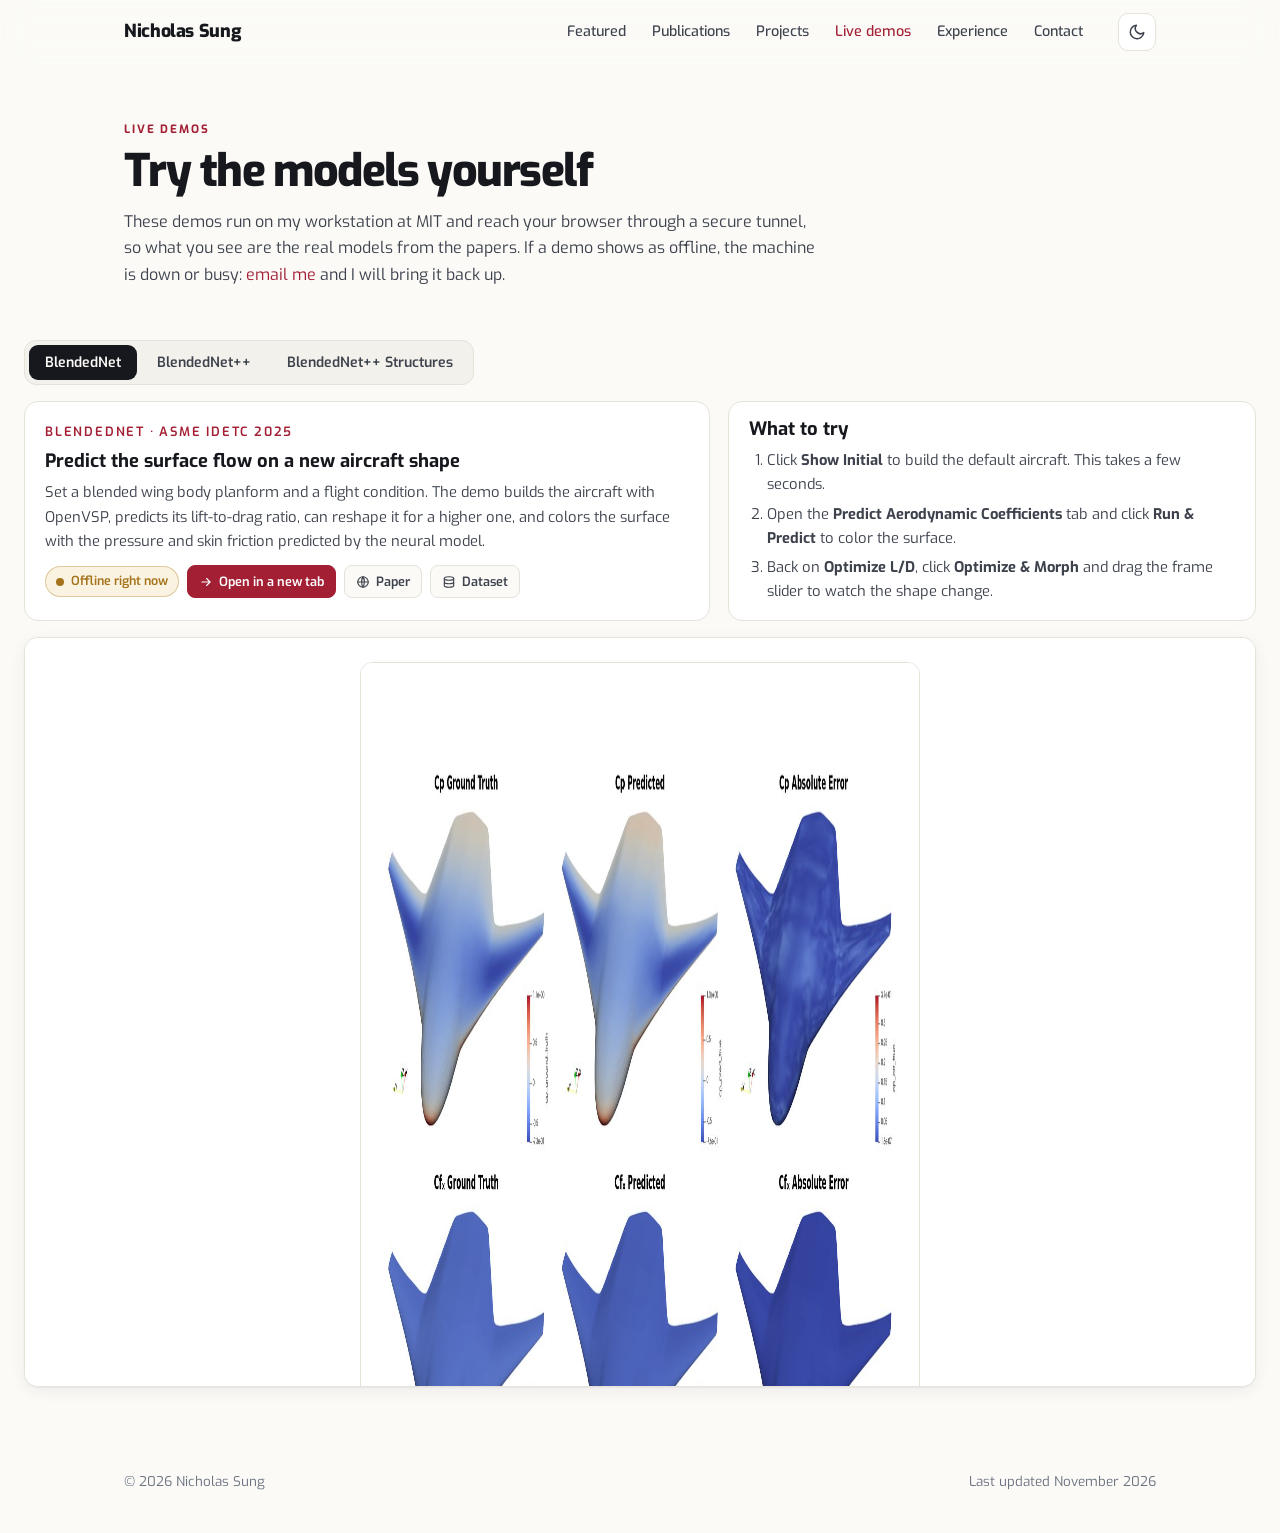
==== demos.html @ 887aaced "Personal website with live demos of BlendedNet, BlendedNet++ and BlendedNet++ Structures Static site" ====
<!DOCTYPE html>
<html lang="en">
<head>
  <meta charset="utf-8">
  <meta name="viewport" content="width=device-width, initial-scale=1">
  <title>Live demos · Nicholas Sung</title>
  <meta name="description" content="Try BlendedNet, BlendedNet++ and BlendedNet++ Structures in the browser. The demos run on Nicholas Sung's workstation at MIT.">
  <meta name="author" content="Nicholas Sung">
  <meta property="og:title" content="Live demos · Nicholas Sung">
  <meta property="og:description" content="Try BlendedNet, BlendedNet++ and BlendedNet++ Structures in the browser. The demos run on Nicholas Sung's workstation at MIT.">
  <meta property="og:type" content="website">
  <meta property="og:url" content="https://nicksungg.github.io/demos.html">
  <meta property="og:image" content="https://nicksungg.github.io/assets/img/projects/structures.jpg">
  <meta name="twitter:card" content="summary_large_image">
  <link rel="canonical" href="https://nicksungg.github.io/demos.html">
  <link rel="icon" href="assets/img/favicon.svg" type="image/svg+xml">
  <link rel="preconnect" href="https://fonts.googleapis.com">
  <link rel="preconnect" href="https://fonts.gstatic.com" crossorigin>
  <link href="https://fonts.googleapis.com/css2?family=Exo:ital,wght@0,400;0,500;0,600;0,700;0,800;1,400;1,500&display=swap" rel="stylesheet">
  <link rel="stylesheet" href="assets/css/style.css?v=1">
  <script>
    document.documentElement.classList.add('js');
    (function () {
      try {
        var t = localStorage.getItem('theme');
        if (!t) t = matchMedia('(prefers-color-scheme: dark)').matches ? 'dark' : 'light';
        document.documentElement.setAttribute('data-theme', t);
      } catch (e) {}
    })();
  </script>
</head>
<body>
<a class="skip" href="#main">Skip to content</a>
<svg xmlns="http://www.w3.org/2000/svg" style="display:none" aria-hidden="true">
  <defs>
    <symbol id="i-mail" viewBox="0 0 24 24" fill="none" stroke="currentColor" stroke-width="2" stroke-linecap="round" stroke-linejoin="round"><path d="M3 6h18v12H3z"/><path d="m3 7 9 6 9-6"/></symbol>
    <symbol id="i-scholar" viewBox="0 0 24 24" fill="none" stroke="currentColor" stroke-width="2" stroke-linecap="round" stroke-linejoin="round"><path d="m2 9 10-5 10 5-10 5z"/><path d="M6 11.5V16c0 1.5 2.7 3 6 3s6-1.5 6-3v-4.5"/></symbol>
    <symbol id="i-github" viewBox="0 0 24 24" fill="currentColor"><path d="M12 1.5a10.5 10.5 0 0 0-3.32 20.46c.53.1.72-.23.72-.5v-1.86c-2.92.63-3.54-1.25-3.54-1.25-.48-1.21-1.17-1.54-1.17-1.54-.95-.65.07-.64.07-.64 1.05.08 1.61 1.08 1.61 1.08.94 1.6 2.46 1.14 3.06.87.1-.68.37-1.14.67-1.4-2.33-.27-4.78-1.17-4.78-5.19 0-1.15.41-2.08 1.08-2.82-.11-.27-.47-1.33.1-2.78 0 0 .88-.28 2.89 1.08a10 10 0 0 1 5.26 0c2-1.36 2.88-1.08 2.88-1.08.58 1.45.22 2.51.11 2.78.67.74 1.08 1.67 1.08 2.82 0 4.03-2.46 4.92-4.8 5.18.38.33.72.97.72 1.96v2.9c0 .28.19.61.73.5A10.5 10.5 0 0 0 12 1.5z"/></symbol>
    <symbol id="i-linkedin" viewBox="0 0 24 24" fill="currentColor"><path d="M4.98 3.5a2.5 2.5 0 1 1 0 5 2.5 2.5 0 0 1 0-5zM3 9.75h4V21H3zM9.5 9.75h3.8v1.6h.05c.53-1 1.83-1.9 3.75-1.9 4 0 4.9 2.5 4.9 6V21h-4v-4.9c0-1.3-.03-3-1.9-3s-2.1 1.4-2.1 2.9V21h-4z"/></symbol>
    <symbol id="i-pdf" viewBox="0 0 24 24" fill="none" stroke="currentColor" stroke-width="2" stroke-linecap="round" stroke-linejoin="round"><path d="M14 3H6v18h12V7z"/><path d="M14 3v4h4M9 13h6M9 17h6"/></symbol>
    <symbol id="i-code" viewBox="0 0 24 24" fill="none" stroke="currentColor" stroke-width="2" stroke-linecap="round" stroke-linejoin="round"><path d="m8 8-4 4 4 4M16 8l4 4-4 4M13.5 5l-3 14"/></symbol>
    <symbol id="i-web" viewBox="0 0 24 24" fill="none" stroke="currentColor" stroke-width="2" stroke-linecap="round" stroke-linejoin="round"><circle cx="12" cy="12" r="9"/><path d="M3 12h18M12 3c3 3.5 3 14.5 0 18M12 3c-3 3.5-3 14.5 0 18"/></symbol>
    <symbol id="i-data" viewBox="0 0 24 24" fill="none" stroke="currentColor" stroke-width="2" stroke-linecap="round" stroke-linejoin="round"><ellipse cx="12" cy="6" rx="8" ry="3"/><path d="M4 6v6c0 1.7 3.6 3 8 3s8-1.3 8-3V6M4 12v6c0 1.7 3.6 3 8 3s8-1.3 8-3v-6"/></symbol>
    <symbol id="i-play" viewBox="0 0 24 24"><path d="M8 5v14l11-7z" fill="currentColor"/></symbol>
    <symbol id="i-arrow" viewBox="0 0 24 24" fill="none" stroke="currentColor" stroke-width="2" stroke-linecap="round" stroke-linejoin="round"><path d="M5 12h14M13 6l6 6-6 6"/></symbol>
    <symbol id="i-up" viewBox="0 0 24 24" fill="none" stroke="currentColor" stroke-width="2" stroke-linecap="round" stroke-linejoin="round"><path d="M12 19V5M6 11l6-6 6 6"/></symbol>
  </defs>
</svg>

<header class="nav" id="top">
  <div class="wrap">
    <a class="brand" href="index.html">Nicholas Sung</a>
    <button class="icon-btn menu-btn" id="menuBtn" aria-label="Open menu" aria-expanded="false">
      <svg viewBox="0 0 24 24" fill="none" stroke="currentColor" stroke-width="2" stroke-linecap="round"><path d="M4 7h16M4 12h16M4 17h16"/></svg>
    </button>
    <ul class="nav-links" id="navLinks">
      <li><a href="index.html#research">Featured</a></li>
      <li><a href="publications.html">Publications</a></li>
      <li><a href="projects.html">Projects</a></li>
      <li><a href="demos.html" class="active">Live demos</a></li>
      <li><a href="experience.html">Experience</a></li>
      <li><a href="index.html#contact">Contact</a></li>
    </ul>
    <button class="icon-btn theme-btn" id="themeBtn" aria-label="Toggle dark mode">
      <svg class="moon" viewBox="0 0 24 24" fill="none" stroke="currentColor" stroke-width="2" stroke-linecap="round" stroke-linejoin="round"><path d="M21 12.8A9 9 0 1 1 11.2 3a7 7 0 0 0 9.8 9.8z"/></svg>
      <svg class="sun" viewBox="0 0 24 24" fill="none" stroke="currentColor" stroke-width="2" stroke-linecap="round"><circle cx="12" cy="12" r="4"/><path d="M12 2v2M12 20v2M4.9 4.9l1.4 1.4M17.7 17.7l1.4 1.4M2 12h2M20 12h2M4.9 19.1l1.4-1.4M17.7 6.3l1.4-1.4"/></svg>
    </button>
  </div>
</header>

<main id="main">
<section class="page-hero">
  <div class="wrap">
    <span class="sec-num">LIVE DEMOS</span>
    <h1>Try the models yourself</h1>
    <p>These demos run on my workstation at MIT and reach your browser through a secure tunnel, so what you see are the real models from the papers. If a demo shows as offline, the machine is down or busy: <a href="mailto:nicksung@mit.edu">email me</a> and I will bring it back up.</p>
  </div>
</section>

<section class="block" style="padding-top:28px">
  <div class="wrap" style="max-width:1280px">
    <div class="demo-bar">
      <div class="sc-tabs" role="tablist" aria-label="Choose a demo" data-tabs="demoPanels" data-hash>
        <button class="sc-tab active" role="tab" aria-selected="true" data-tab="blendednet">BlendedNet</button>
        <button class="sc-tab" role="tab" aria-selected="false" data-tab="blendednetpp">BlendedNet++</button>
        <button class="sc-tab" role="tab" aria-selected="false" data-tab="structures">BlendedNet++ Structures</button>
      </div>
    </div>

    <div id="demoPanels">

      <!-- BlendedNet -->
      <div data-panel="blendednet" role="tabpanel">
        <div class="demo-info">
          <div class="card">
            <span class="eyebrow">BlendedNet · ASME IDETC 2025</span>
            <h3 style="margin-top:6px">Predict the surface flow on a new aircraft shape</h3>
            <p>Set a blended wing body planform and a flight condition. The demo builds the aircraft with OpenVSP, predicts its lift-to-drag ratio, can reshape it for a higher one, and colors the surface with the pressure and skin friction predicted by the neural model.</p>
            <div class="demo-actions">
              <span class="status" data-demo-status="blendednet">Checking…</span>
              <a class="btn demo" data-demo-open="blendednet" href="#" target="_blank" rel="noopener" hidden><svg><use href="#i-arrow"/></svg>Open in a new tab</a>
              <a class="btn" href="https://doi.org/10.1115/DETC2025-168977" target="_blank" rel="noopener"><svg><use href="#i-web"/></svg>Paper</a>
              <a class="btn" href="https://doi.org/10.7910/DVN/VJT9EP" target="_blank" rel="noopener"><svg><use href="#i-data"/></svg>Dataset</a>
            </div>
          </div>
          <div class="card">
            <h3>What to try</h3>
            <ol>
              <li>Click <b>Show Initial</b> to build the default aircraft. This takes a few seconds.</li>
              <li>Open the <b>Predict Aerodynamic Coefficients</b> tab and click <b>Run &amp; Predict</b> to color the surface.</li>
              <li>Back on <b>Optimize L/D</b>, click <b>Optimize &amp; Morph</b> and drag the frame slider to watch the shape change.</li>
            </ol>
          </div>
        </div>
        <div class="demo-frame" data-demo-frame="blendednet">
          <iframe title="BlendedNet live demo" allow="fullscreen"></iframe>
          <div class="demo-off" hidden>
            <div>
              <img src="assets/img/projects/blendednet.jpg" alt="" width="1600" height="1000">
              <h3>This demo is offline right now</h3>
              <p>It runs on my workstation, which is down or busy at the moment. The figure above is from the paper. <a href="mailto:nicksung@mit.edu">Email me</a> and I will bring the demo back up.</p>
            </div>
          </div>
        </div>
      </div>

      <!-- BlendedNet++ -->
      <div data-panel="blendednetpp" role="tabpanel" hidden>
        <div class="demo-info">
          <div class="card">
            <span class="eyebrow">BlendedNet++ · arXiv 2025</span>
            <h3 style="margin-top:6px">Generate an aircraft for a target lift-to-drag ratio</h3>
            <p>Give a flight condition and the lift-to-drag ratio you want. A diffusion model proposes four aircraft shapes with their predicted lift-to-drag ratio, and a second model predicts the pressure and skin friction over the surface of the one you select.</p>
            <div class="demo-actions">
              <span class="status" data-demo-status="blendednetpp">Checking…</span>
              <a class="btn demo" data-demo-open="blendednetpp" href="#" target="_blank" rel="noopener" hidden><svg><use href="#i-arrow"/></svg>Open in a new tab</a>
              <a class="btn" href="https://arxiv.org/abs/2512.03280" target="_blank" rel="noopener"><svg><use href="#i-pdf"/></svg>arXiv</a>
              <a class="btn" href="https://doi.org/10.7910/DVN/ICIDK4" target="_blank" rel="noopener"><svg><use href="#i-data"/></svg>Dataset</a>
            </div>
          </div>
          <div class="card">
            <h3>What to try</h3>
            <ol>
              <li>Keep the default flight condition and target, and click <b>Generate Candidates</b>. Four designs appear in about 40 seconds.</li>
              <li>Click <b>Select Design</b> under the one you like.</li>
              <li>Click <b>Run Field Prediction</b> to see pressure and skin friction on its surface, in about 10 seconds.</li>
            </ol>
          </div>
        </div>
        <div class="demo-frame" data-demo-frame="blendednetpp">
          <iframe title="BlendedNet++ live demo" allow="fullscreen"></iframe>
          <div class="demo-off" hidden>
            <div>
              <img src="assets/img/projects/blendednetpp.jpg" alt="" width="1600" height="1000">
              <h3>This demo is offline right now</h3>
              <p>It runs on my workstation, which is down or busy at the moment. The figure above is from the paper. <a href="mailto:nicksung@mit.edu">Email me</a> and I will bring the demo back up.</p>
            </div>
          </div>
        </div>
      </div>

      <!-- BlendedNet++ Structures -->
      <div data-panel="structures" role="tabpanel" hidden>
        <div class="demo-info">
          <div class="card">
            <span class="eyebrow">BlendedNet++ Structures · AIAA SciTech 2027</span>
            <h3 style="margin-top:6px">Build the airframe and its internal structure</h3>
            <p>Sliders set the planform and the layout of ribs, spars and frames. nTop builds the outer surface and the internal structure on my workstation, and you can turn both in 3D. The Pareto explorer runs the inverse design: it searches for low-mass designs for a mission and builds three of them.</p>
            <div class="demo-actions">
              <span class="status" data-demo-status="structures">Checking…</span>
              <button class="btn demo" type="button" data-for="structures" data-demo-path="/">3D viewer</button>
              <button class="btn" type="button" data-for="structures" data-demo-path="/pareto">Pareto explorer</button>
              <a class="btn" data-demo-open="structures" href="#" target="_blank" rel="noopener" hidden><svg><use href="#i-arrow"/></svg>Open in a new tab</a>
              <a class="btn" href="https://github.com/nicksungg/blendednet-pp-structures" target="_blank" rel="noopener"><svg><use href="#i-code"/></svg>Code &amp; data</a>
            </div>
          </div>
          <div class="card">
            <h3>What to try</h3>
            <ol>
              <li>In the <b>3D viewer</b>, click <b>Build geometry</b>. The build takes about 40 seconds.</li>
              <li>Change the number of ribs or the wing sweep and build again to compare.</li>
              <li>In the <b>Pareto explorer</b>, click <b>Run inverse design</b>. The search takes about 75 seconds, then three designs are built.</li>
            </ol>
            <p class="note">Each build uses a licensed copy of nTop, so this demo is limited to 30 builds an hour.</p>
          </div>
        </div>
        <div class="demo-frame" data-demo-frame="structures" data-path="/">
          <iframe title="BlendedNet++ Structures live demo" allow="fullscreen"></iframe>
          <div class="demo-off" hidden>
            <div>
              <img src="assets/img/projects/structures.jpg" alt="" width="1600" height="1000">
              <h3>This demo is offline right now</h3>
              <p>It runs on my workstation, which is down or busy at the moment. The figure above is from the paper. <a href="mailto:nicksung@mit.edu">Email me</a> and I will bring the demo back up.</p>
            </div>
          </div>
        </div>
      </div>

    </div>
  </div>
</section>

</main>

<footer>
  <div class="wrap">
    <span>© <span id="year">2026</span> Nicholas Sung</span>
    <span>Last updated November 2026</span>
  </div>
</footer>

<button class="icon-btn to-top" id="toTop" aria-label="Back to top"><svg><use href="#i-up"/></svg></button>

<script src="assets/js/main.js?v=1"></script>
<script src="assets/js/live.js?v=1"></script>
</body>
</html>
---- assets/css/style.css ----
/* ==========================================================================
   Nicholas Sung — personal academic website
   ========================================================================== */

:root {
  --bg: #fbfaf7;
  --bg-alt: #f3f1ec;
  --surface: #ffffff;
  --ink: #16181d;
  --ink-2: #3d424d;
  --muted: #6b7280;
  --line: #e5e2da;
  --accent: #a31f34;
  --accent-soft: #fbeef0;
  --navy: #13345b;
  --navy-soft: #e9eff7;
  --gold: #a4731c;
  --gold-soft: #fbf3e1;
  --green: #1f6f4a;
  --green-soft: #e6f4ec;
  --stage: #0d1a2d;
  --stage-line: #1f3350;
  --shadow: 0 1px 2px rgba(16, 24, 40, .04), 0 4px 16px rgba(16, 24, 40, .06);
  --shadow-lg: 0 2px 4px rgba(16, 24, 40, .05), 0 16px 40px rgba(16, 24, 40, .10);
  --radius: 14px;
  --maxw: 1080px;
  --sans: "Exo", -apple-system, BlinkMacSystemFont, "Segoe UI", Roboto, sans-serif;
  --nav-h: 64px;
  color-scheme: light;
}

:root[data-theme="dark"] {
  --bg: #0f1115;
  --bg-alt: #151820;
  --surface: #181b23;
  --ink: #eef0f4;
  --ink-2: #c3c8d2;
  --muted: #8b93a3;
  --line: #2a2f3a;
  --accent: #ff6b7f;
  --accent-soft: #3a1c23;
  --navy: #8fb8ff;
  --navy-soft: #1a2638;
  --gold: #f0bf5a;
  --gold-soft: #332813;
  --green: #6fd3a0;
  --green-soft: #15291f;
  --shadow: 0 1px 2px rgba(0, 0, 0, .3), 0 4px 16px rgba(0, 0, 0, .25);
  --shadow-lg: 0 2px 4px rgba(0, 0, 0, .3), 0 16px 40px rgba(0, 0, 0, .4);
  color-scheme: dark;
}

* { box-sizing: border-box; }
html { scroll-behavior: smooth; scroll-padding-top: calc(var(--nav-h) + 16px); }
body {
  margin: 0;
  font: 16px/1.65 var(--sans);
  color: var(--ink-2);
  background: var(--bg);
  -webkit-font-smoothing: antialiased;
  transition: background .3s, color .3s;
}
img { max-width: 100%; display: block; }
a { color: var(--accent); text-decoration: none; }
a:hover { text-decoration: underline; text-underline-offset: 3px; }
h1, h2, h3, h4 { color: var(--ink); margin: 0; line-height: 1.2; }
p { margin: 0 0 1em; }
ul, ol { margin: 0; padding-left: 1.2em; }
svg { flex: none; }
.wrap { max-width: var(--maxw); margin: 0 auto; padding-inline: 24px; }
.skip { position: absolute; left: -999px; top: 8px; background: var(--ink); color: var(--bg); padding: 8px 14px; border-radius: 8px; z-index: 100; }
.skip:focus { left: 8px; }

/* ---------- Navigation ---------- */
.nav {
  position: sticky; top: 0; z-index: 50;
  height: var(--nav-h);
  background: color-mix(in srgb, var(--bg) 82%, transparent);
  backdrop-filter: saturate(160%) blur(14px);
  -webkit-backdrop-filter: saturate(160%) blur(14px);
  border-bottom: 1px solid transparent;
  transition: border-color .3s;
}
.nav.scrolled { border-bottom-color: var(--line); }
.nav .wrap { height: 100%; display: flex; align-items: center; gap: 24px; }
.brand { font-size: 1.12rem; font-weight: 800; color: var(--ink); letter-spacing: -.02em; }
.brand:hover { text-decoration: none; }
.nav-links { display: flex; gap: 4px; margin-left: auto; list-style: none; padding: 0; }
.nav-links a {
  display: block; padding: 6px 11px; border-radius: 8px;
  color: var(--ink-2); font-size: .9rem; font-weight: 500;
}
.nav-links a:hover { background: var(--bg-alt); text-decoration: none; color: var(--ink); }
.nav-links a.active { color: var(--accent); }
.icon-btn {
  width: 38px; height: 38px; border-radius: 10px; border: 1px solid var(--line);
  background: var(--surface); color: var(--ink-2); display: grid; place-items: center; cursor: pointer;
}
.icon-btn:hover { color: var(--ink); border-color: var(--muted); }
.icon-btn svg { width: 18px; height: 18px; }
.menu-btn { display: none; }
.theme-btn .sun { display: none; }
:root[data-theme="dark"] .theme-btn .sun { display: block; }
:root[data-theme="dark"] .theme-btn .moon { display: none; }

@media (max-width: 900px) {
  .menu-btn { display: grid; margin-left: auto; }
  .nav-links {
    position: absolute; top: var(--nav-h); left: 0; right: 0;
    flex-direction: column; gap: 0; padding: 8px 16px 16px;
    background: var(--bg); border-bottom: 1px solid var(--line);
    display: none; margin-left: 0;
  }
  .nav-links.open { display: flex; }
  .nav-links a { padding: 10px 12px; }
}

/* ---------- Hero ---------- */
.hero { padding: 64px 0 40px; }
.hero-grid { display: grid; grid-template-columns: 260px 1fr; gap: 56px; align-items: start; }
.hero-side { display: flex; flex-direction: column; gap: 18px; }
.portrait {
  width: 260px; aspect-ratio: 1 / 1; border-radius: 20px; overflow: hidden;
  box-shadow: var(--shadow-lg); background: var(--bg-alt);
}
.portrait img { width: 100%; height: 100%; object-fit: cover; }
.eyebrow { font-size: .8rem; letter-spacing: .14em; text-transform: uppercase; color: var(--accent); font-weight: 600; }
.hero h1 { font-weight: 800; font-size: clamp(2.4rem, 4.6vw, 3.4rem); letter-spacing: -.035em; margin: 6px 0 8px; }
.tagline { font-size: 1.22rem; color: var(--ink); font-weight: 500; margin-bottom: 16px; }
.bio { max-width: 68ch; }
.bio .lede { font-size: 1.02rem; }
.more-bio summary {
  cursor: pointer; color: var(--accent); font-weight: 600; font-size: .92rem;
  list-style: none; display: inline-flex; align-items: center; gap: 6px; margin-bottom: 10px;
}
.more-bio summary::-webkit-details-marker { display: none; }
.more-bio summary::after { content: "+"; font-weight: 700; }
.more-bio[open] summary::after { content: "–"; }
.more-bio p { font-size: .97rem; }
.interests { display: flex; flex-wrap: wrap; gap: 8px; margin-top: 14px; }
.tag {
  font-size: .76rem; font-weight: 500; padding: 3px 10px; border-radius: 999px;
  background: var(--bg-alt); color: var(--ink-2); border: 1px solid var(--line);
}
.links { display: flex; flex-wrap: wrap; gap: 8px; margin-top: 20px; }
.pill {
  display: inline-flex; align-items: center; gap: 7px;
  padding: 7px 13px; border-radius: 999px; border: 1px solid var(--line);
  background: var(--surface); color: var(--ink); font-size: .88rem; font-weight: 500;
  transition: transform .15s, border-color .15s, box-shadow .15s;
}
.pill:hover { text-decoration: none; border-color: var(--muted); box-shadow: var(--shadow); transform: translateY(-1px); }
.pill svg { width: 15px; height: 15px; }
.pill.primary { background: var(--accent); border-color: var(--accent); color: #fff; }
:root[data-theme="dark"] .pill.primary { color: #16181d; }

.side-card {
  background: var(--surface); border: 1px solid var(--line); border-radius: var(--radius);
  padding: 16px 18px; font-size: .9rem;
}
.side-card h4 { font-size: .72rem; letter-spacing: .12em; text-transform: uppercase; color: var(--muted); margin-bottom: 8px; font-weight: 600; }
.edu-mini { display: grid; gap: 12px; }
.edu-mini b { display: block; color: var(--ink); font-weight: 600; }
.edu-mini span { display: block; color: var(--ink-2); font-size: .85rem; line-height: 1.4; }
.edu-mini .yr { color: var(--muted); font-size: .78rem; }

.affil { margin-top: 22px; display: flex; flex-wrap: wrap; align-items: center; gap: 10px 14px; }
.affil-label { font-size: .72rem; letter-spacing: .12em; text-transform: uppercase; color: var(--muted); font-weight: 600; }
.affil-list { display: flex; flex-wrap: wrap; gap: 6px 8px; }
.affil-list span {
  font-size: .8rem; font-weight: 600; color: var(--ink-2);
  padding: 3px 10px; border-radius: 8px; border: 1px solid var(--line); background: var(--surface);
}

@media (max-width: 820px) {
  .hero { padding-top: 36px; }
  .hero-grid { grid-template-columns: 1fr; gap: 28px; }
  .hero-side { flex-direction: row; align-items: stretch; }
  .portrait { width: 132px; border-radius: 16px; }
  .side-card { flex: 1; }
}
@media (max-width: 520px) {
  .hero-side { flex-direction: column; }
}

/* ---------- Sections ---------- */
.block { padding: 56px 0; }
.block.alt { background: var(--bg-alt); }
.sec-head { display: flex; align-items: end; justify-content: space-between; gap: 16px; flex-wrap: wrap; margin-bottom: 28px; }
.sec-head h2 { font-weight: 800; font-size: 1.85rem; letter-spacing: -.03em; }
.sec-head p { margin: 6px 0 0; color: var(--muted); font-size: .95rem; max-width: 62ch; }
.sec-num { font-size: .72rem; letter-spacing: .16em; color: var(--accent); font-weight: 700; display: block; margin-bottom: 6px; }
.page-hero { padding: 56px 0 8px; }
.page-hero h1 { font-weight: 800; font-size: clamp(2rem, 4vw, 2.8rem); letter-spacing: -.035em; margin-bottom: 10px; }
.page-hero p { color: var(--ink-2); max-width: 70ch; }

.js .reveal { opacity: 0; transform: translateY(10px); transition: opacity .5s, transform .5s; }
.js .reveal.in { opacity: 1; transform: none; }
@media (prefers-reduced-motion: reduce) { .js .reveal { opacity: 1; transform: none; transition: none; } html { scroll-behavior: auto; } }

/* ---------- Live status ---------- */
.status {
  display: inline-flex; align-items: center; gap: 7px; font-size: .78rem; font-weight: 600;
  padding: 4px 10px; border-radius: 999px; border: 1px solid var(--line);
  background: var(--surface); color: var(--muted); white-space: nowrap;
}
.status::before { content: ""; width: 8px; height: 8px; border-radius: 50%; background: var(--muted); }
.status.live { color: var(--green); border-color: color-mix(in srgb, var(--green) 35%, transparent); background: var(--green-soft); }
.status.live::before { background: var(--green); box-shadow: 0 0 0 0 color-mix(in srgb, var(--green) 60%, transparent); animation: pulse 2s infinite; }
.status.off { color: var(--gold); border-color: color-mix(in srgb, var(--gold) 35%, transparent); background: var(--gold-soft); }
.status.off::before { background: var(--gold); }
@keyframes pulse { 0% { box-shadow: 0 0 0 0 color-mix(in srgb, var(--green) 55%, transparent); } 70% { box-shadow: 0 0 0 7px transparent; } 100% { box-shadow: 0 0 0 0 transparent; } }
@media (prefers-reduced-motion: reduce) { .status.live::before { animation: none; } }

/* ---------- Featured showcase ---------- */
.sc-tabs { display: flex; gap: 4px; padding: 4px; border-radius: 12px; background: var(--bg-alt); border: 1px solid var(--line); flex-wrap: wrap; }
.sc-tab { font: 600 .88rem var(--sans); padding: 8px 16px; border-radius: 9px; border: 0; background: transparent; color: var(--ink-2); cursor: pointer; }
.sc-tab:hover { color: var(--ink); }
.sc-tab.active { background: var(--ink); color: var(--bg); }
.sc-stage {
  display: grid; grid-template-columns: 1.5fr 1fr; min-height: 520px;
  border-radius: 20px; overflow: hidden; border: 1px solid var(--stage-line); color: #c9d6ea;
  background:
    linear-gradient(rgba(143, 184, 255, .06) 1px, transparent 1px) 0 0 / 24px 24px,
    linear-gradient(90deg, rgba(143, 184, 255, .06) 1px, transparent 1px) 0 0 / 24px 24px,
    var(--stage);
  box-shadow: var(--shadow-lg);
}
.sc-stage[hidden] { display: none; }
.sc-view { position: relative; padding: 24px; display: flex; flex-direction: column; gap: 14px; justify-content: center; }
.sc-poster {
  position: relative; display: block; border-radius: 14px; overflow: hidden; background: #fff;
  border: 1px solid rgba(143, 184, 255, .25); aspect-ratio: 16 / 10;
}
.sc-poster img { width: 100%; height: 100%; object-fit: cover; transition: transform .5s; }
.sc-poster:hover img { transform: scale(1.02); }
.sc-poster .play {
  position: absolute; left: 16px; bottom: 16px; display: inline-flex; align-items: center; gap: 9px;
  padding: 10px 16px 10px 12px; border-radius: 999px; background: rgba(13, 26, 45, .92); color: #fff;
  font-weight: 600; font-size: .9rem; box-shadow: 0 6px 20px rgba(0, 0, 0, .25);
}
.sc-poster .play svg { width: 22px; height: 22px; padding: 4px; border-radius: 50%; background: #fff; color: var(--stage); }
.sc-poster:hover { text-decoration: none; }
.sc-caption { font-size: .8rem; color: #8fa3c2; margin: 0; }
.sc-side { padding: 28px 28px 26px; display: flex; flex-direction: column; gap: 16px; border-left: 1px solid var(--stage-line); background: rgba(8, 16, 30, .45); }
.sc-side .eyebrow { color: #ff8a9a; }
.sc-side h3 { color: #fff; font-size: 1.25rem; font-weight: 700; margin-top: 6px; }
.sc-side p { margin: 8px 0 0; font-size: .93rem; color: #c9d6ea; }
.sc-side em { color: #fff; font-style: normal; font-weight: 600; }
.sc-steps { margin: 0; padding-left: 1.2em; font-size: .88rem; display: grid; gap: 5px; color: #b9c8df; }
.sc-steps b { color: #fff; font-weight: 600; }
.sc-stats { display: flex; gap: 10px; flex-wrap: wrap; }
.sc-stats div { flex: 1; min-width: 90px; padding: 10px 12px; border-radius: 10px; background: rgba(143, 184, 255, .07); border: 1px solid rgba(143, 184, 255, .12); }
.sc-stats b { display: block; font-size: 1.2rem; font-weight: 800; color: #fff; line-height: 1.15; letter-spacing: -.02em; }
.sc-stats span { font-size: .72rem; color: #8fa3c2; line-height: 1.3; display: block; margin-top: 3px; }
.sc-links { display: flex; flex-wrap: wrap; gap: 8px; margin-top: auto; align-items: center; }
.sc-links a {
  font-size: .82rem; font-weight: 600; color: #dbe6f7; padding: 6px 12px; border-radius: 8px;
  border: 1px solid rgba(143, 184, 255, .22); background: rgba(143, 184, 255, .06);
}
.sc-links a:hover { text-decoration: none; background: rgba(143, 184, 255, .16); color: #fff; }
.sc-links a.go { background: #fff; color: var(--stage); border-color: #fff; }
.sc-links a.go:hover { background: #e6eefb; color: var(--stage); }
.sc-side .status { background: rgba(143, 184, 255, .08); border-color: rgba(143, 184, 255, .2); color: #a9b9d3; align-self: flex-start; }
.sc-side .status.live { color: #7fe0ad; background: rgba(111, 211, 160, .12); border-color: rgba(111, 211, 160, .35); }
.sc-side .status.live::before { background: #6fd3a0; }
.sc-side .status.off { color: #f0bf5a; background: rgba(240, 191, 90, .1); border-color: rgba(240, 191, 90, .3); }
.sc-side .status.off::before { background: #f0bf5a; }

@media (max-width: 900px) {
  .sc-stage { grid-template-columns: 1fr; }
  .sc-side { border-left: 0; border-top: 1px solid var(--stage-line); }
  .sc-view { padding: 16px; }
}

/* ---------- News ---------- */
.news { list-style: none; padding: 0; display: grid; gap: 2px; }
.news li {
  display: grid; grid-template-columns: 76px 86px 1fr; gap: 12px; padding: 6px 12px;
  border-radius: 8px; font-size: .94rem; line-height: 1.5; align-items: baseline;
}
.news li:hover { background: var(--surface); }
.news time { font-size: .8rem; font-weight: 600; color: var(--muted); font-variant-numeric: tabular-nums; }
.cat { font-size: .68rem; font-weight: 700; letter-spacing: .06em; text-transform: uppercase; padding: 2px 8px; border-radius: 6px; text-align: center; }
.cat-paper { background: var(--navy-soft); color: var(--navy); }
.cat-talk { background: var(--green-soft); color: var(--green); }
.cat-award { background: var(--gold-soft); color: var(--gold); }
.cat-release { background: var(--accent-soft); color: var(--accent); }
@media (max-width: 640px) {
  .news li { grid-template-columns: 70px 1fr; }
  .news .cat { justify-self: start; }
  .news li > div { grid-column: 1 / -1; }
}

/* ---------- Publications ---------- */
.pubs { display: grid; gap: 14px; }
.pub {
  display: grid; grid-template-columns: 210px 1fr; gap: 20px; align-items: start;
  background: var(--surface); border: 1px solid var(--line); border-radius: var(--radius);
  padding: 14px 16px; transition: box-shadow .2s, border-color .2s;
}
.pub:hover { box-shadow: var(--shadow-lg); border-color: color-mix(in srgb, var(--accent) 25%, var(--line)); }
.pub .thumb { position: relative; display: block; border-radius: 10px; overflow: hidden; background: #fff; border: 1px solid var(--line); aspect-ratio: 8 / 5; }
.pub .thumb img { width: 100%; height: 100%; object-fit: cover; }
.pub .thumb.blank { display: grid; place-items: center; background: linear-gradient(135deg, var(--navy-soft), var(--accent-soft)); color: var(--navy); font-weight: 800; font-size: 1.05rem; letter-spacing: -.01em; text-align: center; padding: 10px; }
.venue-badge {
  position: absolute; left: 8px; top: 8px; z-index: 1; font-size: .68rem; font-weight: 700; letter-spacing: .03em;
  padding: 3px 8px; border-radius: 6px; background: var(--ink); color: var(--bg);
}
.venue-badge.review { background: var(--gold); color: #fff; }
:root[data-theme="dark"] .venue-badge.review { color: #16181d; }
.pub h3 { font-size: 1.05rem; font-weight: 700; line-height: 1.35; }
.pub h3 a { color: var(--ink); }
.pub h3 a:hover { color: var(--accent); text-decoration: none; }
.authors { font-size: .88rem; margin-top: 5px; color: var(--ink-2); }
.authors .me { font-weight: 700; color: var(--ink); }
.venue { font-size: .84rem; color: var(--muted); margin-top: 2px; }
.venue b { color: var(--accent); font-weight: 600; }
.tldr { font-size: .9rem; margin: 8px 0 0; }
.pub-links { display: flex; flex-wrap: wrap; gap: 7px; margin-top: 10px; }
.btn {
  display: inline-flex; align-items: center; gap: 6px; font-size: .8rem; font-weight: 600;
  padding: 5px 11px; border-radius: 8px; border: 1px solid var(--line); background: var(--bg); color: var(--ink-2);
}
.btn:hover { text-decoration: none; border-color: var(--muted); color: var(--ink); }
.btn svg { width: 14px; height: 14px; }
.btn.demo { background: var(--accent); border-color: var(--accent); color: #fff; }
:root[data-theme="dark"] .btn.demo { color: #16181d; }
.btn.demo:hover { filter: brightness(1.08); color: #fff; }
.note { font-size: .82rem; color: var(--muted); margin-top: 8px; }
.subhead { font-size: 1.15rem; font-weight: 700; margin: 34px 0 14px; display: flex; align-items: center; gap: 10px; }
.subhead::after { content: ""; flex: 1; height: 1px; background: var(--line); }
@media (max-width: 720px) {
  .pub { grid-template-columns: 1fr; }
  .pub .thumb { max-width: 360px; }
}

/* ---------- Projects ---------- */
.projects { display: grid; grid-template-columns: repeat(2, 1fr); gap: 18px; }
.project {
  background: var(--surface); border: 1px solid var(--line); border-radius: var(--radius);
  overflow: hidden; display: flex; flex-direction: column; transition: box-shadow .2s, transform .2s;
}
.project:hover { box-shadow: var(--shadow-lg); transform: translateY(-2px); }
.project .thumb { position: relative; aspect-ratio: 16 / 10; background: #fff; border-bottom: 1px solid var(--line); overflow: hidden; display: block; }
.project .thumb img { width: 100%; height: 100%; object-fit: cover; }
.project .thumb.blank { display: grid; place-items: center; text-align: center; padding: 18px; background: linear-gradient(135deg, var(--navy-soft), var(--accent-soft)); color: var(--navy); font-weight: 800; font-size: 1.15rem; letter-spacing: -.01em; }
.project .when {
  position: absolute; left: 10px; top: 10px; font-size: .7rem; font-weight: 700; padding: 3px 9px;
  border-radius: 6px; background: var(--ink); color: var(--bg);
}
.project .thumb .status { position: absolute; right: 10px; top: 10px; }
.project .body { padding: 16px 18px 18px; display: flex; flex-direction: column; gap: 6px; flex: 1; }
.project h3 { font-size: 1.08rem; font-weight: 700; }
.project .org { font-size: .82rem; color: var(--muted); }
.project p { font-size: .92rem; margin: 4px 0 0; }
.project .tags { display: flex; flex-wrap: wrap; gap: 6px; margin-top: 6px; }
.project .pub-links { margin-top: auto; padding-top: 12px; }
.project.wide { grid-column: 1 / -1; display: grid; grid-template-columns: 1.15fr 1fr; }
.project.wide .thumb { aspect-ratio: auto; min-height: 280px; border-bottom: 0; border-right: 1px solid var(--line); }
.project.wide .thumb img { object-fit: contain; padding: 10px; }
@media (max-width: 820px) {
  .projects { grid-template-columns: 1fr; }
  .project.wide { display: flex; }
  .project.wide .thumb { aspect-ratio: 16 / 10; min-height: 0; border-right: 0; border-bottom: 1px solid var(--line); }
}

/* ---------- Experience ---------- */
.timeline { display: grid; gap: 14px; }
.job { display: grid; grid-template-columns: 150px 1fr; gap: 18px; align-items: start; }
.job .when { font-size: .82rem; font-weight: 600; color: var(--muted); padding-top: 18px; font-variant-numeric: tabular-nums; }
.card {
  background: var(--surface); border: 1px solid var(--line); border-radius: var(--radius);
  padding: 16px 20px; transition: box-shadow .2s, transform .2s;
}
.job:hover .card { box-shadow: var(--shadow-lg); transform: translateX(2px); }
.card h3 { font-size: 1.05rem; font-weight: 700; }
.card .org { font-size: .88rem; color: var(--accent); font-weight: 600; margin-top: 2px; }
.card .sup { font-size: .84rem; color: var(--muted); }
.card ul { margin-top: 8px; font-size: .92rem; display: grid; gap: 5px; }
.card p { font-size: .92rem; margin: 8px 0 0; }
@media (max-width: 720px) {
  .job { grid-template-columns: 1fr; gap: 4px; }
  .job .when { padding-top: 0; }
}
.grid-2 { display: grid; grid-template-columns: 1fr 1fr; gap: 18px; }
@media (max-width: 820px) { .grid-2 { grid-template-columns: 1fr; } }
.plain-list { list-style: none; padding: 0; display: grid; gap: 10px; font-size: .93rem; }
.plain-list li { display: grid; grid-template-columns: 1fr auto; gap: 12px; align-items: baseline; }
.plain-list b { color: var(--ink); font-weight: 600; }
.plain-list small { display: block; color: var(--muted); font-size: .84rem; }
.plain-list .yr { color: var(--muted); font-size: .82rem; font-variant-numeric: tabular-nums; white-space: nowrap; }

/* ---------- Demos page ---------- */
.demo-bar { display: flex; flex-wrap: wrap; gap: 12px 16px; align-items: center; justify-content: space-between; margin-bottom: 16px; }
.demo-info { display: grid; grid-template-columns: 1.3fr 1fr; gap: 18px; margin-bottom: 16px; }
.demo-info .card h3 { font-size: 1.15rem; }
.demo-info ol { font-size: .92rem; display: grid; gap: 5px; margin-top: 8px; }
.demo-actions { display: flex; flex-wrap: wrap; gap: 8px; align-items: center; margin-top: 12px; }
.demo-frame {
  position: relative; border: 1px solid var(--line); border-radius: var(--radius); overflow: hidden;
  background: var(--surface); box-shadow: var(--shadow); height: max(680px, calc(100vh - 150px));
}
.demo-frame::before { content: "Connecting to my workstation…"; position: absolute; inset: 0; display: grid; place-items: center; color: var(--muted); font-size: .95rem; }
.demo-frame iframe { position: relative; width: 100%; height: 100%; border: 0; display: block; background: #fff; }
.demo-frame iframe:not([src]) { display: none; }
.demo-off {
  position: absolute; inset: 0; display: grid; place-items: center; text-align: center; padding: 24px;
  background: var(--surface);
}
.demo-off[hidden] { display: none; }
.demo-off img { width: min(560px, 100%); border-radius: 12px; border: 1px solid var(--line); margin: 0 auto 18px; }
.demo-off h3 { font-size: 1.2rem; margin-bottom: 6px; }
.demo-off p { color: var(--muted); max-width: 52ch; margin: 0 auto; font-size: .93rem; }
@media (max-width: 820px) { .demo-info { grid-template-columns: 1fr; } }

/* ---------- Contact ---------- */
.contact {
  background: var(--ink); color: #d7dae1; border-radius: 22px; padding: 44px;
  display: grid; grid-template-columns: 1.2fr 1fr; gap: 36px; align-items: center;
}
:root[data-theme="dark"] .contact { background: var(--surface); border: 1px solid var(--line); }
.contact h2 { color: #fff; font-size: 2rem; font-weight: 800; letter-spacing: -.03em; margin-bottom: 10px; }
.contact p { color: #b8bdc8; margin: 0; }
.contact .sec-num { color: #ff8a9a; }
.contact .email { display: inline-block; margin-top: 16px; font-size: 1.25rem; font-weight: 700; color: #fff; border-bottom: 2px solid #ff8a9a; }
.contact .email:hover { text-decoration: none; color: #ff8a9a; }
.contact-links { display: grid; gap: 8px; }
.contact-links a {
  display: flex; align-items: center; gap: 12px; padding: 12px 16px; border-radius: 12px;
  background: rgba(255, 255, 255, .06); border: 1px solid rgba(255, 255, 255, .1); color: #fff; font-weight: 500; font-size: .95rem;
}
.contact-links a:hover { text-decoration: none; background: rgba(255, 255, 255, .12); }
.contact-links svg { width: 18px; height: 18px; }
.contact-links .arrow { margin-left: auto; opacity: .5; width: 16px; height: 16px; }
@media (max-width: 820px) { .contact { grid-template-columns: 1fr; padding: 28px; } }

/* ---------- Footer ---------- */
footer { padding: 28px 0 40px; font-size: .84rem; color: var(--muted); }
footer .wrap { display: flex; justify-content: space-between; gap: 12px; flex-wrap: wrap; }
.to-top { position: fixed; right: 20px; bottom: 20px; opacity: 0; pointer-events: none; transition: opacity .3s; box-shadow: var(--shadow); }
.to-top.show { opacity: 1; pointer-events: auto; }
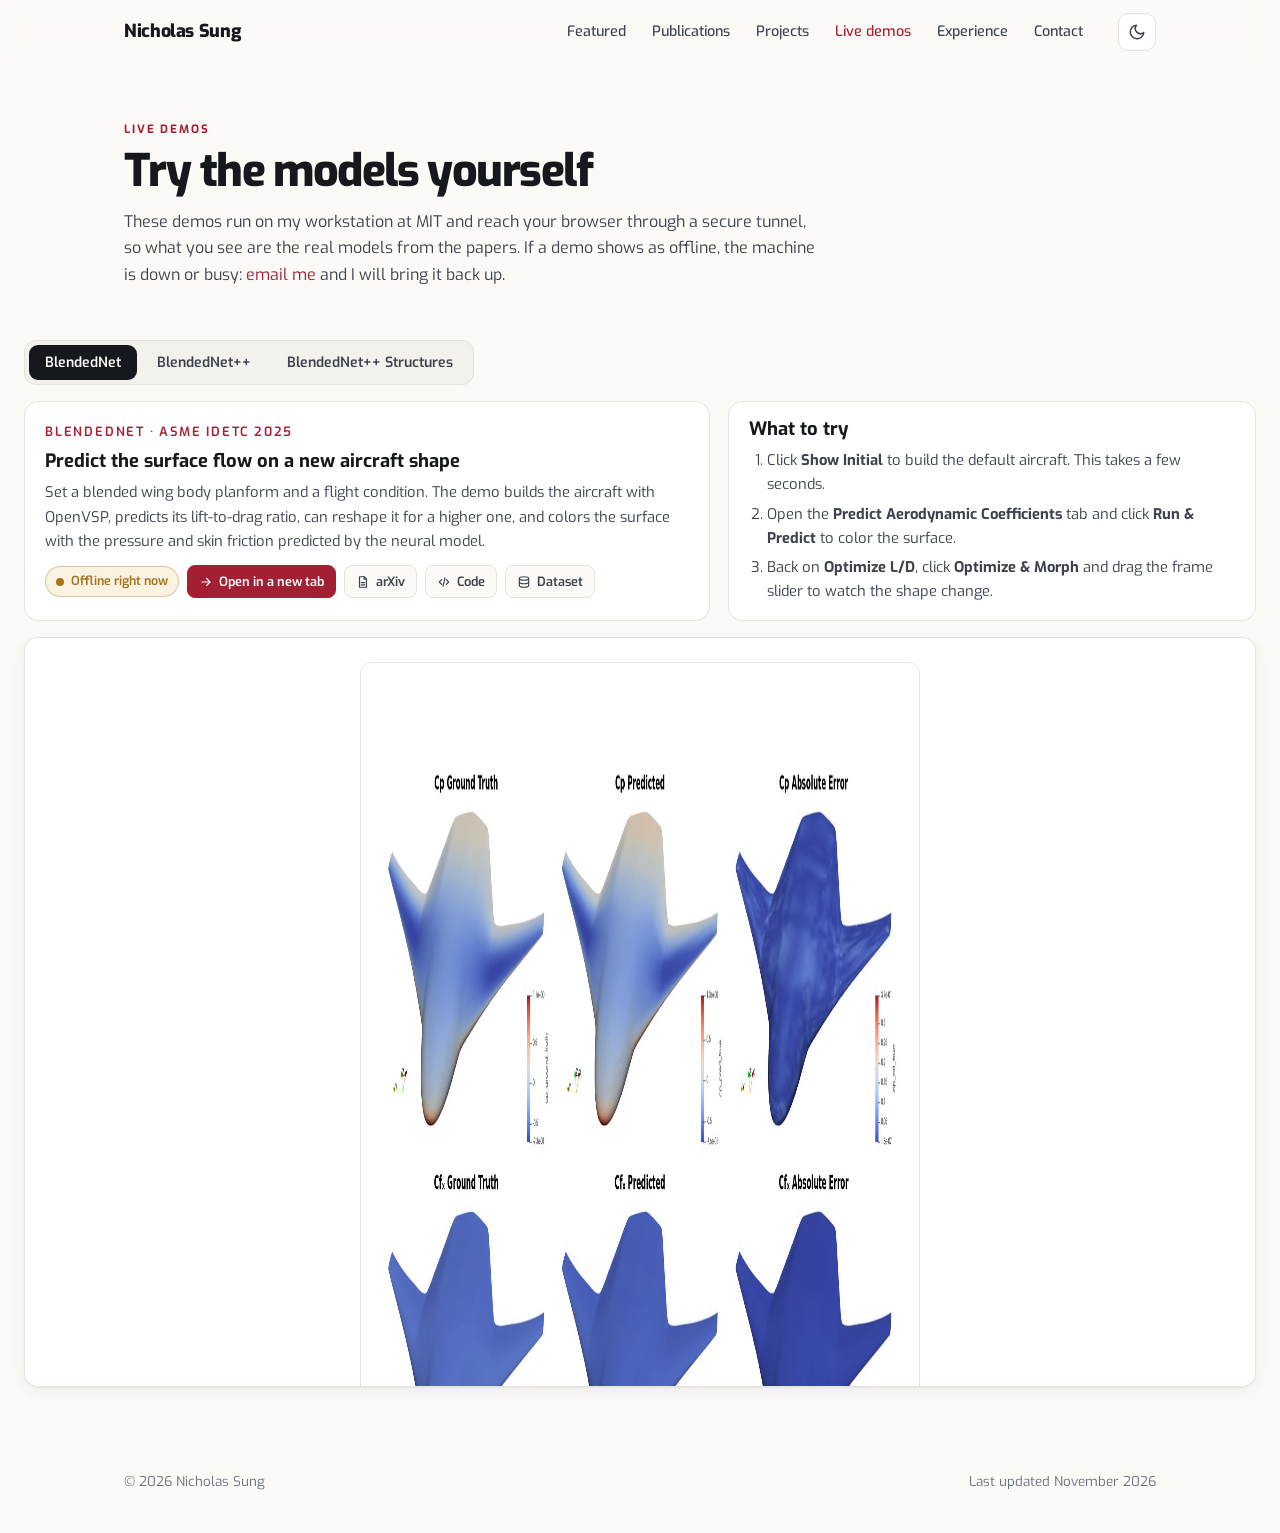
==== commit a7e502ee: "Link the BlendedNet arXiv paper, code and video Co-Authored-By: Claude <noreply@anthropic.com>" ====
--- a/demos.html
+++ b/demos.html
@@ -99,7 +99,8 @@
             <div class="demo-actions">
               <span class="status" data-demo-status="blendednet">Checking…</span>
               <a class="btn demo" data-demo-open="blendednet" href="#" target="_blank" rel="noopener" hidden><svg><use href="#i-arrow"/></svg>Open in a new tab</a>
-              <a class="btn" href="https://doi.org/10.1115/DETC2025-168977" target="_blank" rel="noopener"><svg><use href="#i-web"/></svg>Paper</a>
+              <a class="btn" href="https://arxiv.org/abs/2509.07209" target="_blank" rel="noopener"><svg><use href="#i-pdf"/></svg>arXiv</a>
+              <a class="btn" href="https://github.com/nicksungg/clarc_blended_wing_body" target="_blank" rel="noopener"><svg><use href="#i-code"/></svg>Code</a>
               <a class="btn" href="https://doi.org/10.7910/DVN/VJT9EP" target="_blank" rel="noopener"><svg><use href="#i-data"/></svg>Dataset</a>
             </div>
           </div>
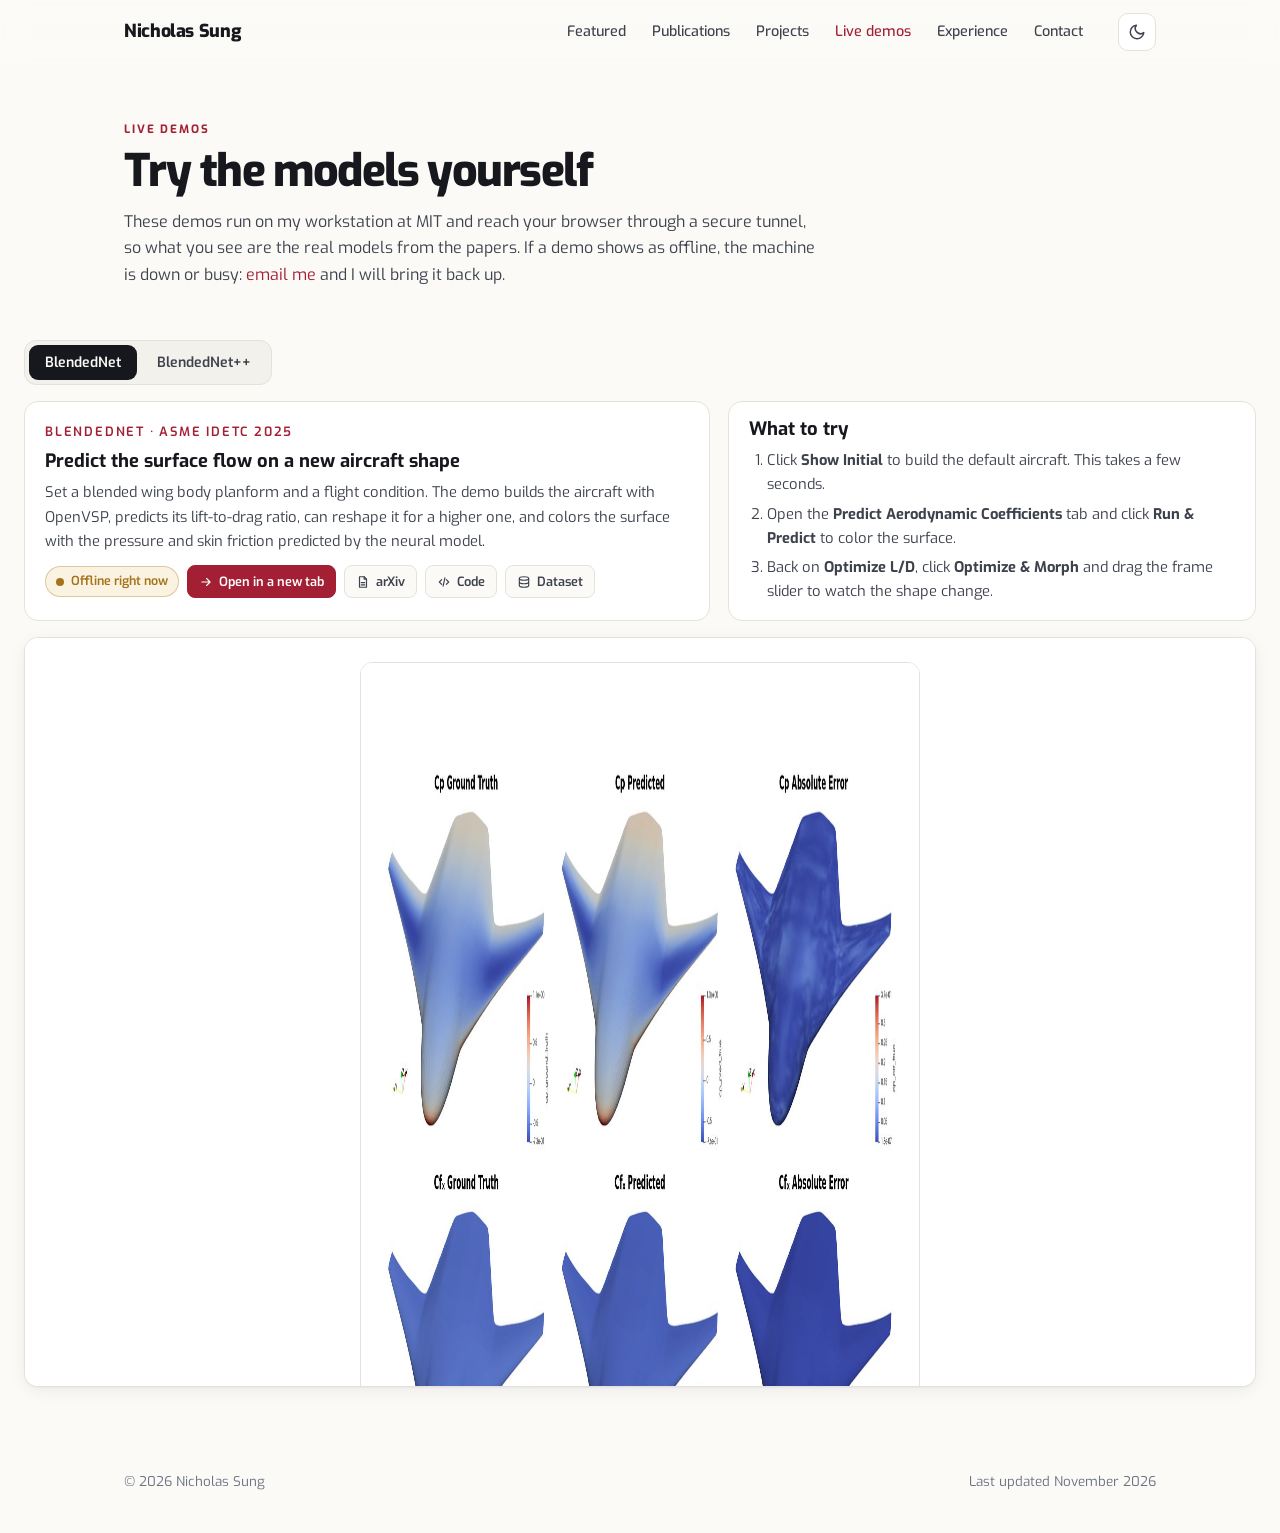
==== commit 6f2384ac: "Take down the BlendedNet++ Structures demo and code links The Structures repository is private again" ====
--- a/demos.html
+++ b/demos.html
@@ -4,10 +4,10 @@
   <meta charset="utf-8">
   <meta name="viewport" content="width=device-width, initial-scale=1">
   <title>Live demos · Nicholas Sung</title>
-  <meta name="description" content="Try BlendedNet, BlendedNet++ and BlendedNet++ Structures in the browser. The demos run on Nicholas Sung's workstation at MIT.">
+  <meta name="description" content="Try BlendedNet and BlendedNet++ in the browser. The demos run on Nicholas Sung's workstation at MIT.">
   <meta name="author" content="Nicholas Sung">
   <meta property="og:title" content="Live demos · Nicholas Sung">
-  <meta property="og:description" content="Try BlendedNet, BlendedNet++ and BlendedNet++ Structures in the browser. The demos run on Nicholas Sung's workstation at MIT.">
+  <meta property="og:description" content="Try BlendedNet and BlendedNet++ in the browser. The demos run on Nicholas Sung's workstation at MIT.">
   <meta property="og:type" content="website">
   <meta property="og:url" content="https://nicksungg.github.io/demos.html">
   <meta property="og:image" content="https://nicksungg.github.io/assets/img/projects/structures.jpg">
@@ -83,7 +83,6 @@
       <div class="sc-tabs" role="tablist" aria-label="Choose a demo" data-tabs="demoPanels" data-hash>
         <button class="sc-tab active" role="tab" aria-selected="true" data-tab="blendednet">BlendedNet</button>
         <button class="sc-tab" role="tab" aria-selected="false" data-tab="blendednetpp">BlendedNet++</button>
-        <button class="sc-tab" role="tab" aria-selected="false" data-tab="structures">BlendedNet++ Structures</button>
       </div>
     </div>
 
@@ -160,43 +159,6 @@
         </div>
       </div>
 
-      <!-- BlendedNet++ Structures -->
-      <div data-panel="structures" role="tabpanel" hidden>
-        <div class="demo-info">
-          <div class="card">
-            <span class="eyebrow">BlendedNet++ Structures · AIAA SciTech 2027</span>
-            <h3 style="margin-top:6px">Build the airframe and its internal structure</h3>
-            <p>Sliders set the planform and the layout of ribs, spars and frames. nTop builds the outer surface and the internal structure on my workstation, and you can turn both in 3D. The Pareto explorer runs the inverse design: it searches for low-mass designs for a mission and builds three of them.</p>
-            <div class="demo-actions">
-              <span class="status" data-demo-status="structures">Checking…</span>
-              <button class="btn demo" type="button" data-for="structures" data-demo-path="/">3D viewer</button>
-              <button class="btn" type="button" data-for="structures" data-demo-path="/pareto">Pareto explorer</button>
-              <a class="btn" data-demo-open="structures" href="#" target="_blank" rel="noopener" hidden><svg><use href="#i-arrow"/></svg>Open in a new tab</a>
-              <a class="btn" href="https://github.com/nicksungg/blendednet-pp-structures" target="_blank" rel="noopener"><svg><use href="#i-code"/></svg>Code &amp; data</a>
-            </div>
-          </div>
-          <div class="card">
-            <h3>What to try</h3>
-            <ol>
-              <li>In the <b>3D viewer</b>, click <b>Build geometry</b>. The build takes about 40 seconds.</li>
-              <li>Change the number of ribs or the wing sweep and build again to compare.</li>
-              <li>In the <b>Pareto explorer</b>, click <b>Run inverse design</b>. The search takes about 75 seconds, then three designs are built.</li>
-            </ol>
-            <p class="note">Each build uses a licensed copy of nTop, so this demo is limited to 30 builds an hour.</p>
-          </div>
-        </div>
-        <div class="demo-frame" data-demo-frame="structures" data-path="/">
-          <iframe title="BlendedNet++ Structures live demo" allow="fullscreen"></iframe>
-          <div class="demo-off" hidden>
-            <div>
-              <img src="assets/img/projects/structures.jpg" alt="" width="1600" height="1000">
-              <h3>This demo is offline right now</h3>
-              <p>It runs on my workstation, which is down or busy at the moment. The figure above is from the paper. <a href="mailto:nicksung@mit.edu">Email me</a> and I will bring the demo back up.</p>
-            </div>
-          </div>
-        </div>
-      </div>
-
     </div>
   </div>
 </section>
@@ -213,6 +175,6 @@
 <button class="icon-btn to-top" id="toTop" aria-label="Back to top"><svg><use href="#i-up"/></svg></button>
 
 <script src="assets/js/main.js?v=1"></script>
-<script src="assets/js/live.js?v=1"></script>
+<script src="assets/js/live.js?v=2"></script>
 </body>
 </html>
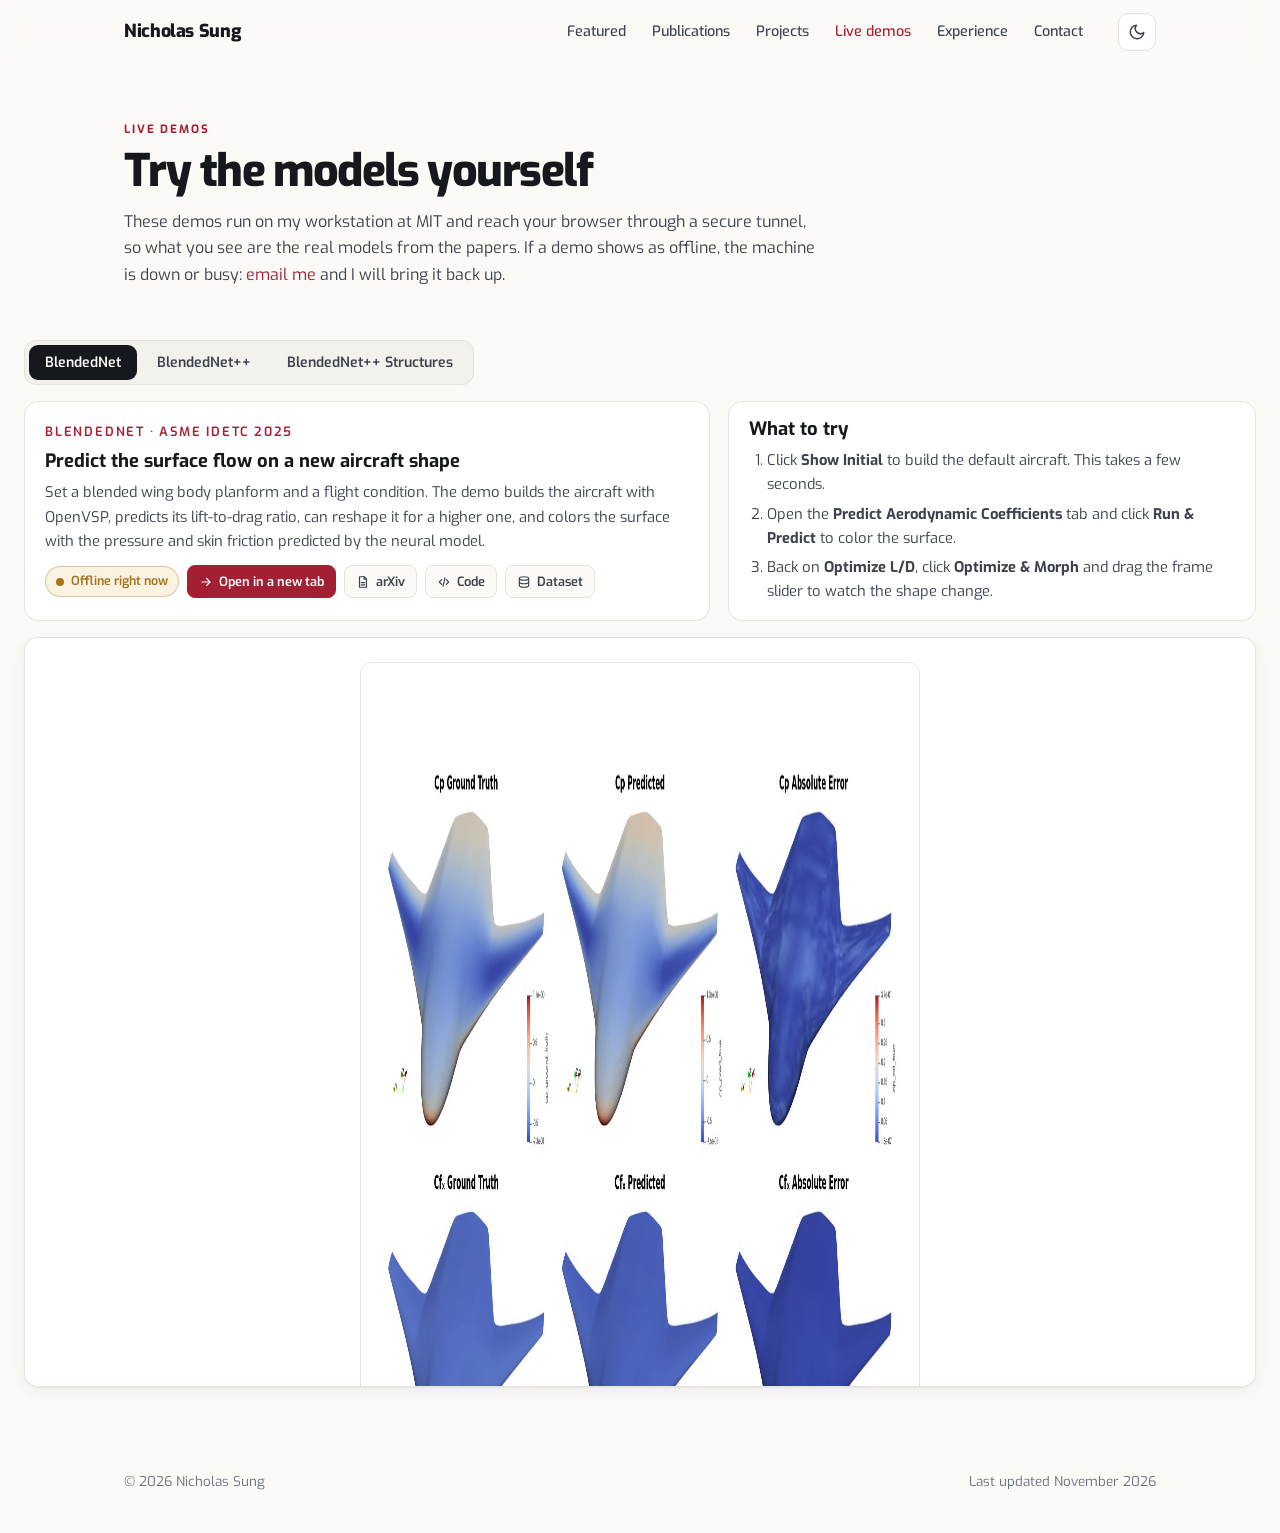
==== commit 72ea0153: "Bring back the BlendedNet++ Structures demo, without the repository link The live demo is restored o" ====
--- a/demos.html
+++ b/demos.html
@@ -4,10 +4,10 @@
   <meta charset="utf-8">
   <meta name="viewport" content="width=device-width, initial-scale=1">
   <title>Live demos · Nicholas Sung</title>
-  <meta name="description" content="Try BlendedNet and BlendedNet++ in the browser. The demos run on Nicholas Sung's workstation at MIT.">
+  <meta name="description" content="Try BlendedNet, BlendedNet++ and BlendedNet++ Structures in the browser. The demos run on Nicholas Sung's workstation at MIT.">
   <meta name="author" content="Nicholas Sung">
   <meta property="og:title" content="Live demos · Nicholas Sung">
-  <meta property="og:description" content="Try BlendedNet and BlendedNet++ in the browser. The demos run on Nicholas Sung's workstation at MIT.">
+  <meta property="og:description" content="Try BlendedNet, BlendedNet++ and BlendedNet++ Structures in the browser. The demos run on Nicholas Sung's workstation at MIT.">
   <meta property="og:type" content="website">
   <meta property="og:url" content="https://nicksungg.github.io/demos.html">
   <meta property="og:image" content="https://nicksungg.github.io/assets/img/projects/structures.jpg">
@@ -83,6 +83,7 @@
       <div class="sc-tabs" role="tablist" aria-label="Choose a demo" data-tabs="demoPanels" data-hash>
         <button class="sc-tab active" role="tab" aria-selected="true" data-tab="blendednet">BlendedNet</button>
         <button class="sc-tab" role="tab" aria-selected="false" data-tab="blendednetpp">BlendedNet++</button>
+        <button class="sc-tab" role="tab" aria-selected="false" data-tab="structures">BlendedNet++ Structures</button>
       </div>
     </div>
 
@@ -159,6 +160,42 @@
         </div>
       </div>
 
+      <!-- BlendedNet++ Structures -->
+      <div data-panel="structures" role="tabpanel" hidden>
+        <div class="demo-info">
+          <div class="card">
+            <span class="eyebrow">BlendedNet++ Structures · AIAA SciTech 2027</span>
+            <h3 style="margin-top:6px">Build the airframe and its internal structure</h3>
+            <p>Sliders set the planform and the layout of ribs, spars and frames. nTop builds the outer surface and the internal structure on my workstation, and you can turn both in 3D. The Pareto explorer runs the inverse design: it searches for low-mass designs for a mission and builds three of them.</p>
+            <div class="demo-actions">
+              <span class="status" data-demo-status="structures">Checking…</span>
+              <button class="btn demo" type="button" data-for="structures" data-demo-path="/">3D viewer</button>
+              <button class="btn" type="button" data-for="structures" data-demo-path="/pareto">Pareto explorer</button>
+              <a class="btn" data-demo-open="structures" href="#" target="_blank" rel="noopener" hidden><svg><use href="#i-arrow"/></svg>Open in a new tab</a>
+            </div>
+          </div>
+          <div class="card">
+            <h3>What to try</h3>
+            <ol>
+              <li>In the <b>3D viewer</b>, click <b>Build geometry</b>. The build takes about 40 seconds.</li>
+              <li>Change the number of ribs or the wing sweep and build again to compare.</li>
+              <li>In the <b>Pareto explorer</b>, click <b>Run inverse design</b>. The search takes about 75 seconds, then three designs are built.</li>
+            </ol>
+            <p class="note">Each build uses a licensed copy of nTop, so this demo is limited to 30 builds an hour.</p>
+          </div>
+        </div>
+        <div class="demo-frame" data-demo-frame="structures" data-path="/">
+          <iframe title="BlendedNet++ Structures live demo" allow="fullscreen"></iframe>
+          <div class="demo-off" hidden>
+            <div>
+              <img src="assets/img/projects/structures.jpg" alt="" width="1600" height="1000">
+              <h3>This demo is offline right now</h3>
+              <p>It runs on my workstation, which is down or busy at the moment. The figure above is from the paper. <a href="mailto:nicksung@mit.edu">Email me</a> and I will bring the demo back up.</p>
+            </div>
+          </div>
+        </div>
+      </div>
+
     </div>
   </div>
 </section>
@@ -175,6 +212,6 @@
 <button class="icon-btn to-top" id="toTop" aria-label="Back to top"><svg><use href="#i-up"/></svg></button>
 
 <script src="assets/js/main.js?v=1"></script>
-<script src="assets/js/live.js?v=2"></script>
+<script src="assets/js/live.js?v=3"></script>
 </body>
 </html>
